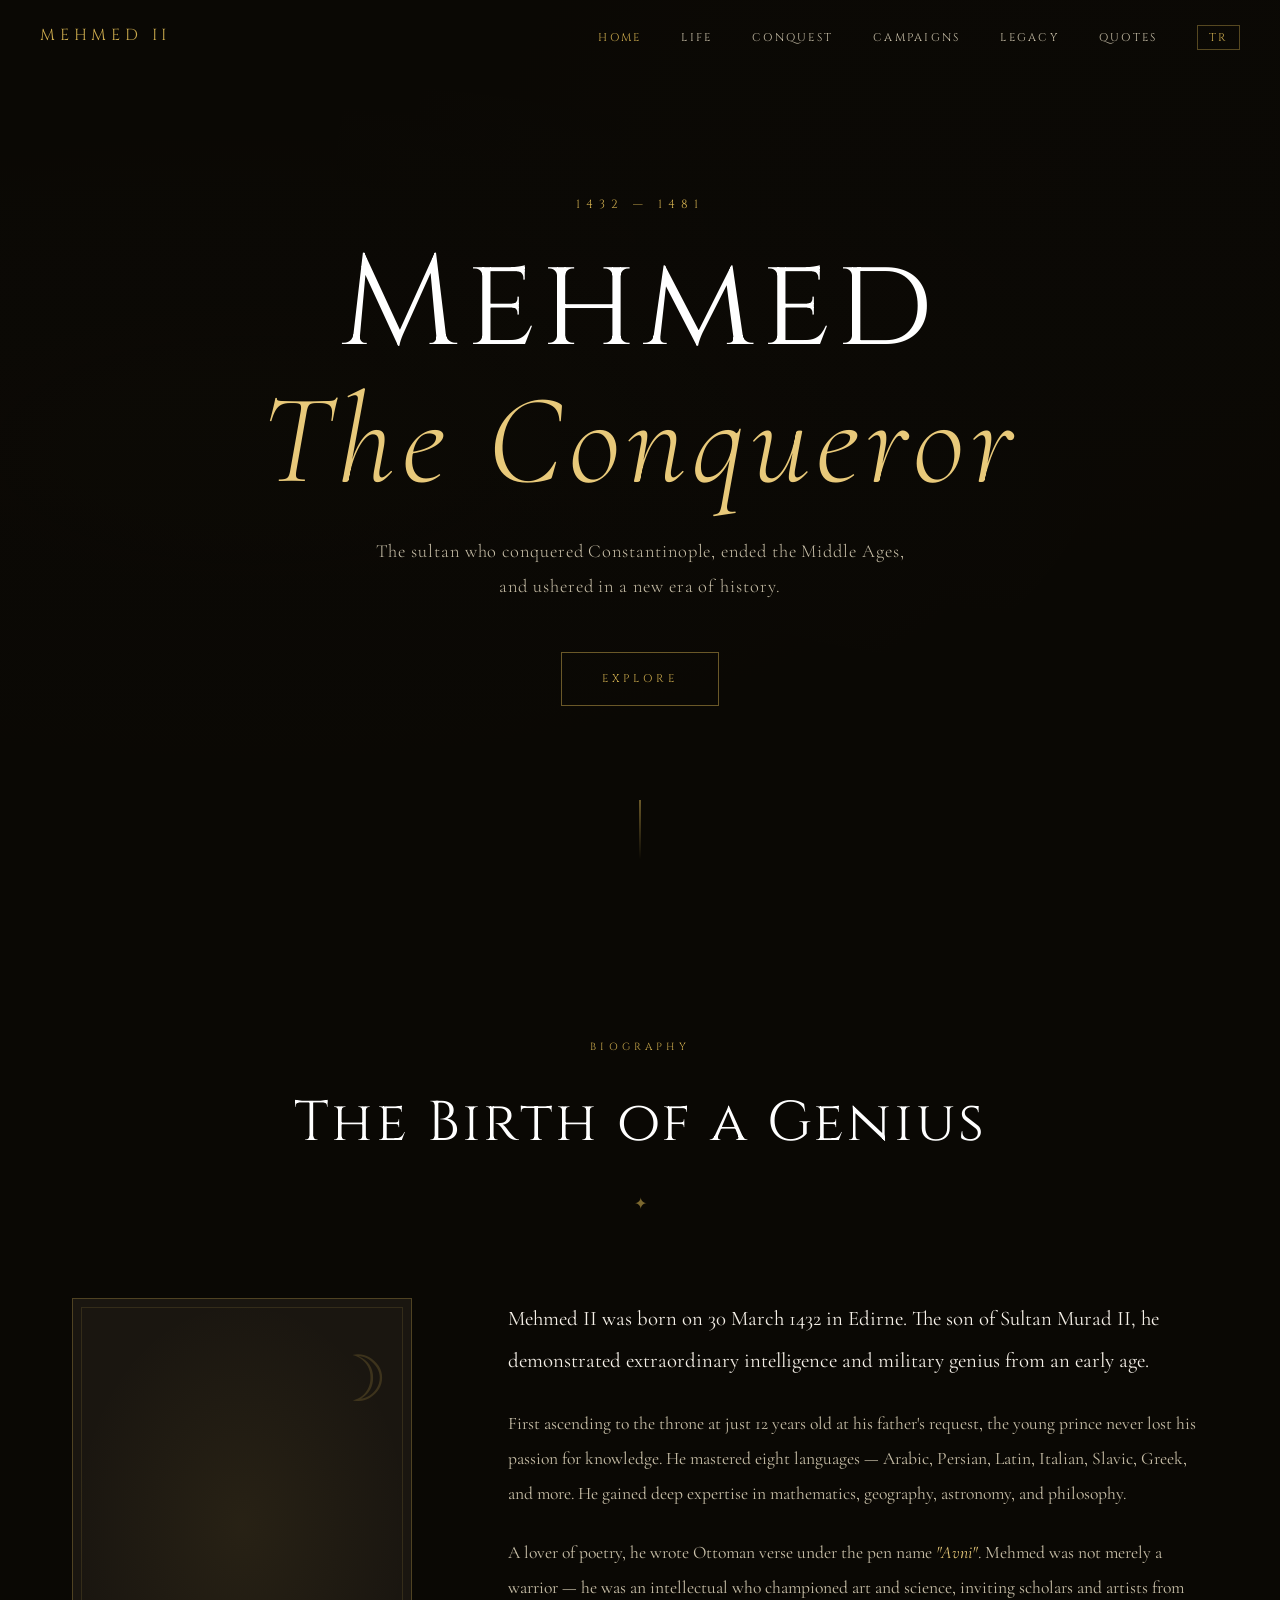
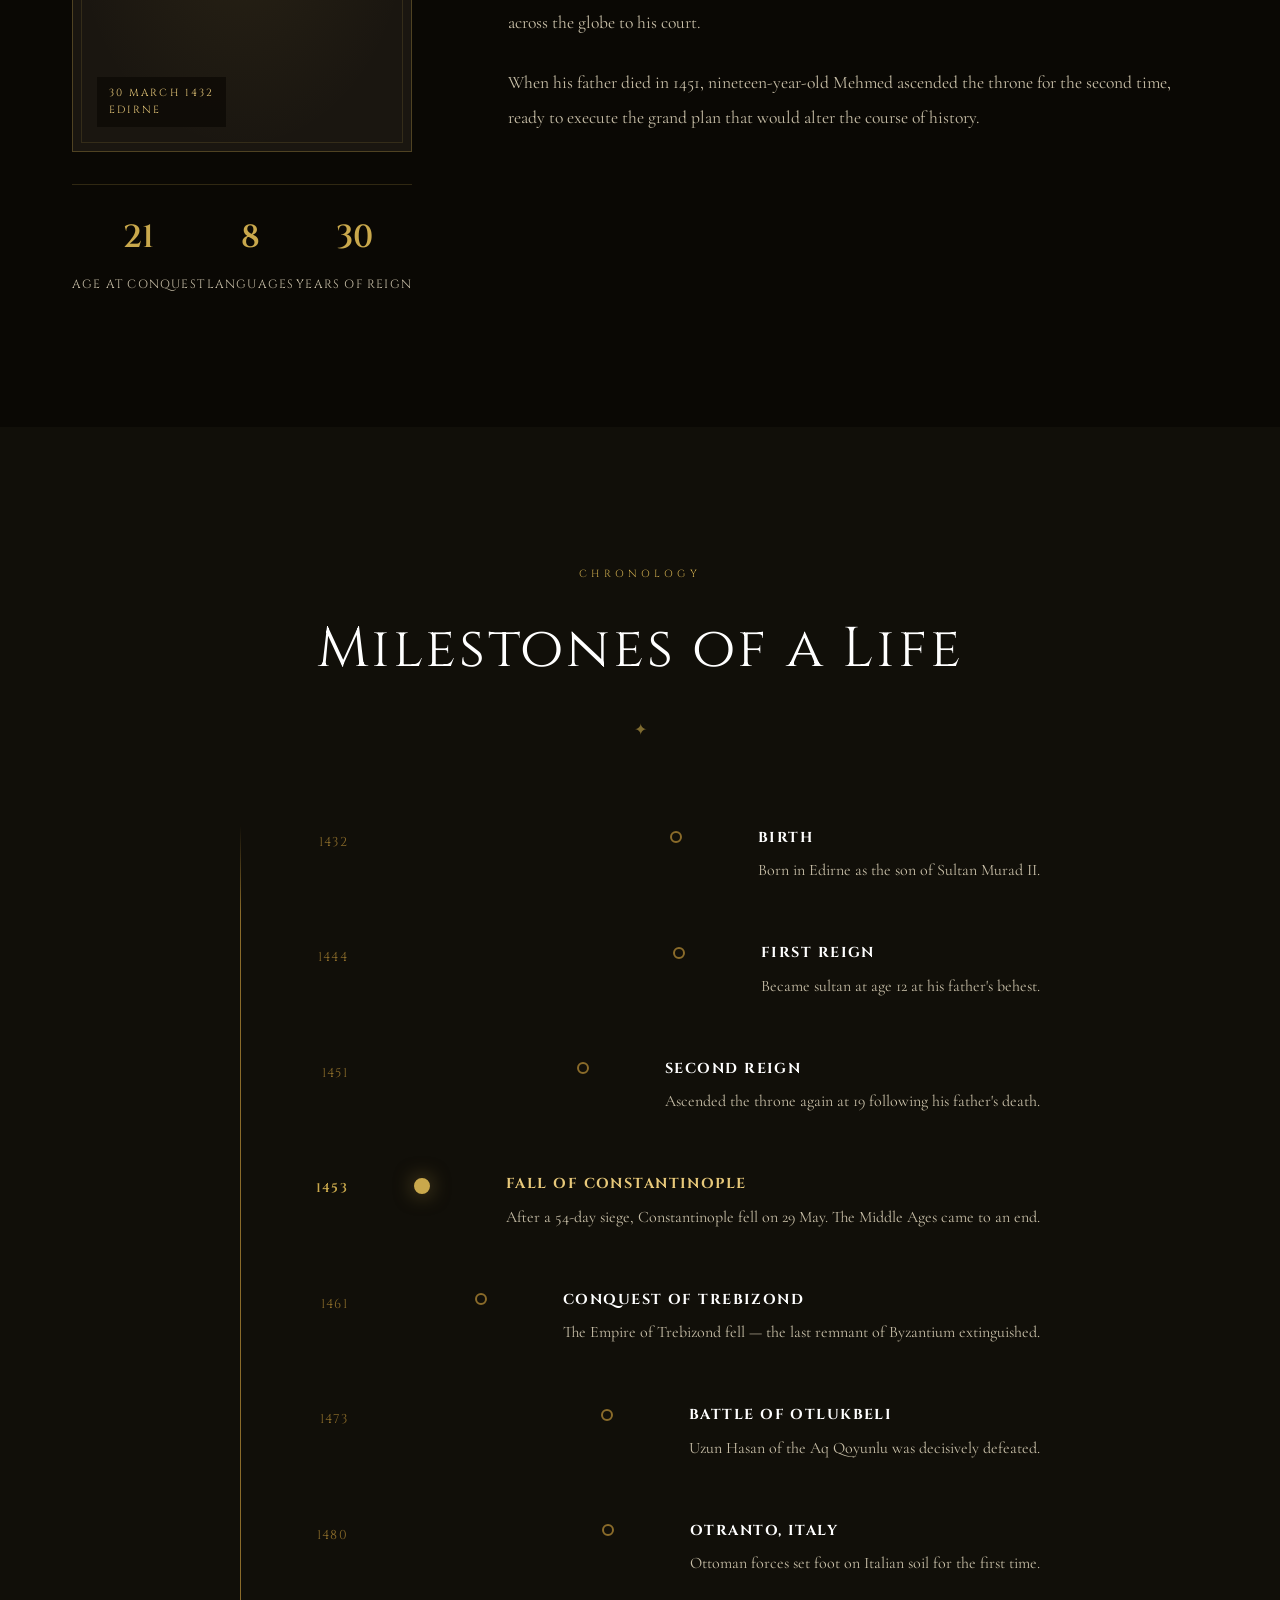
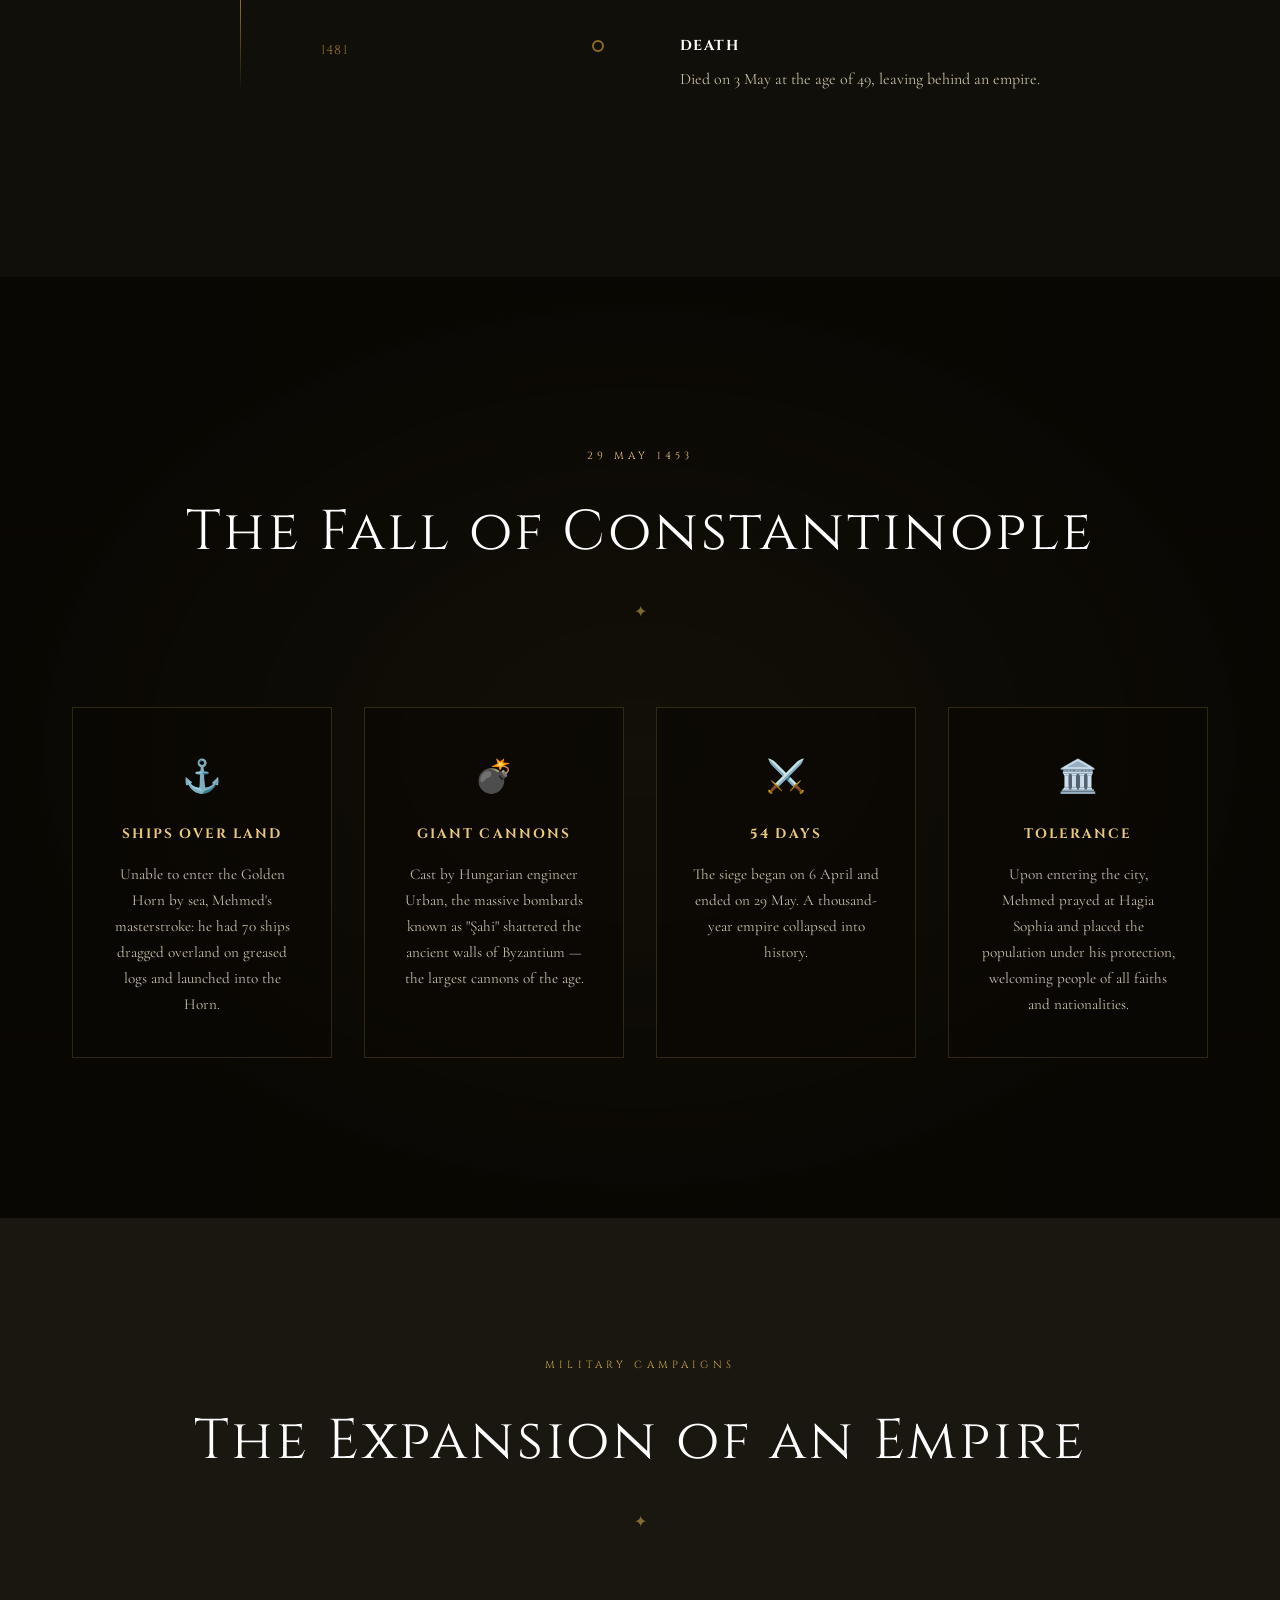
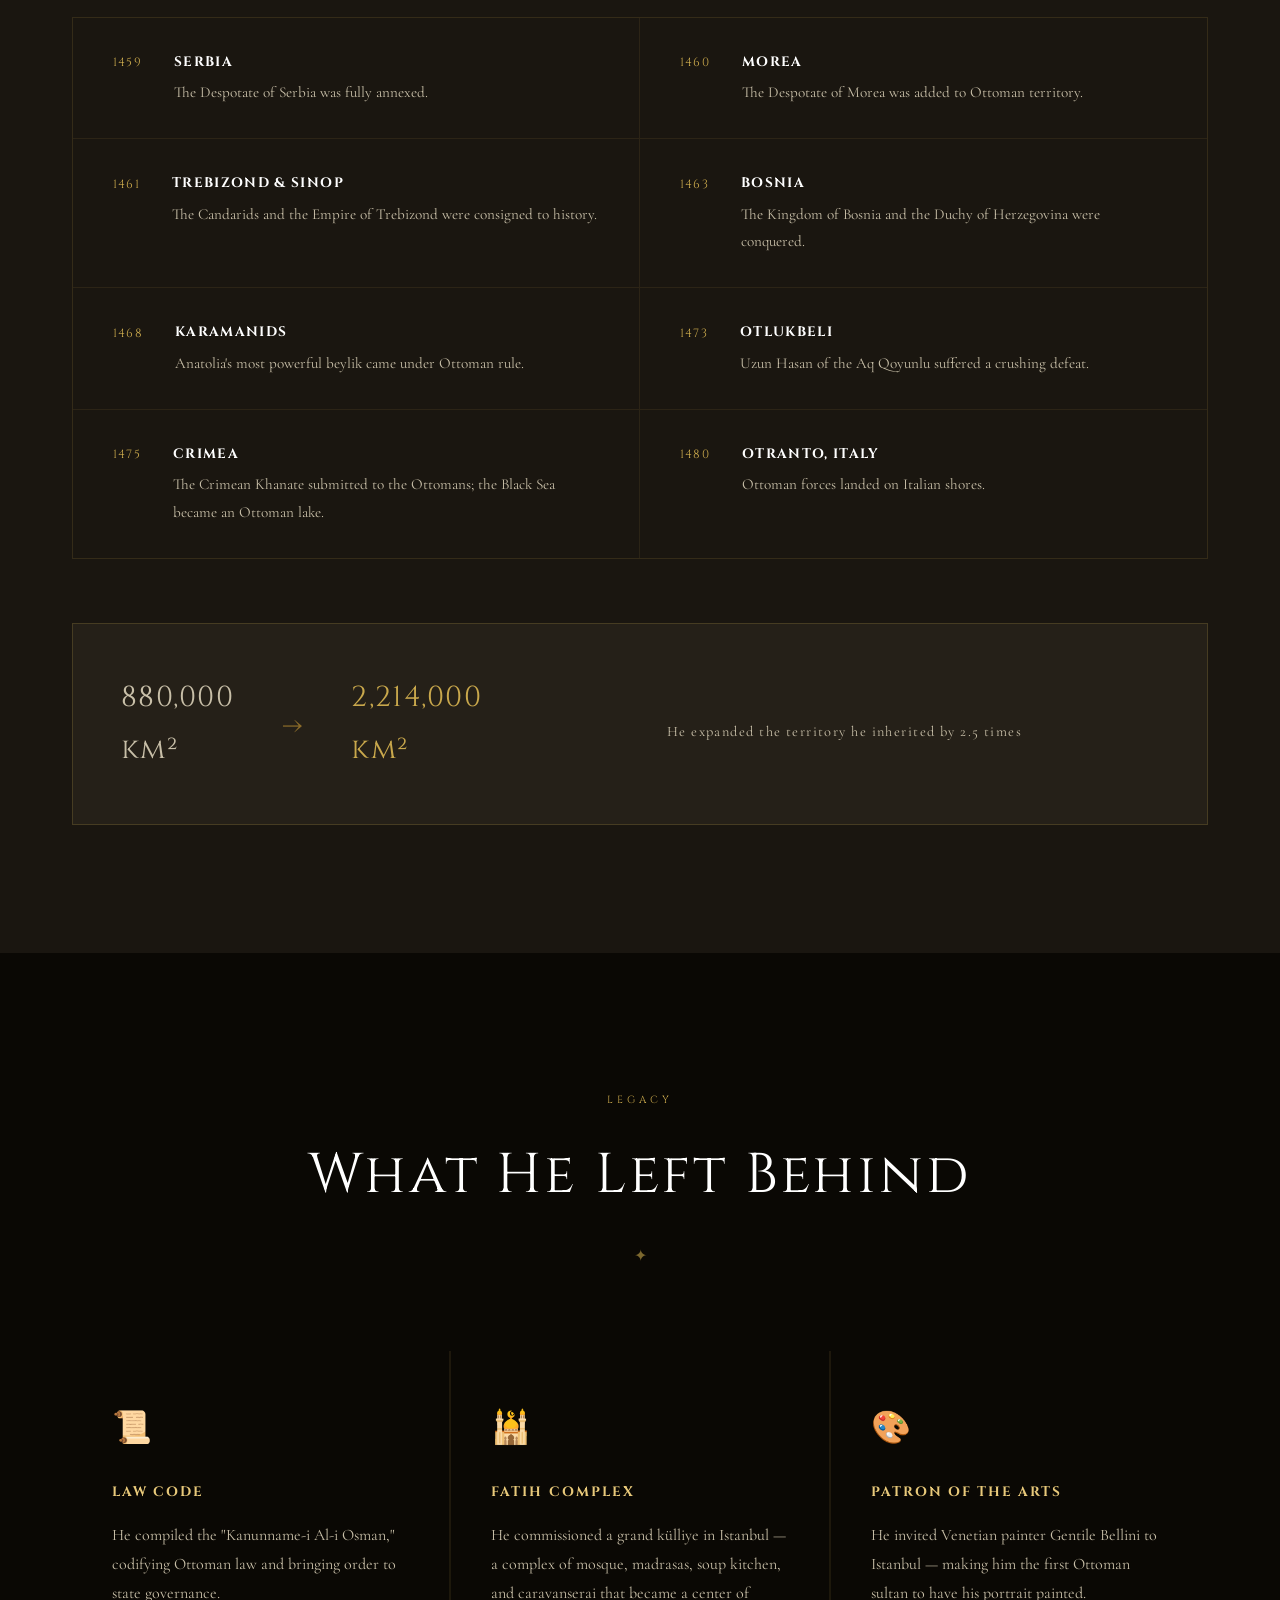
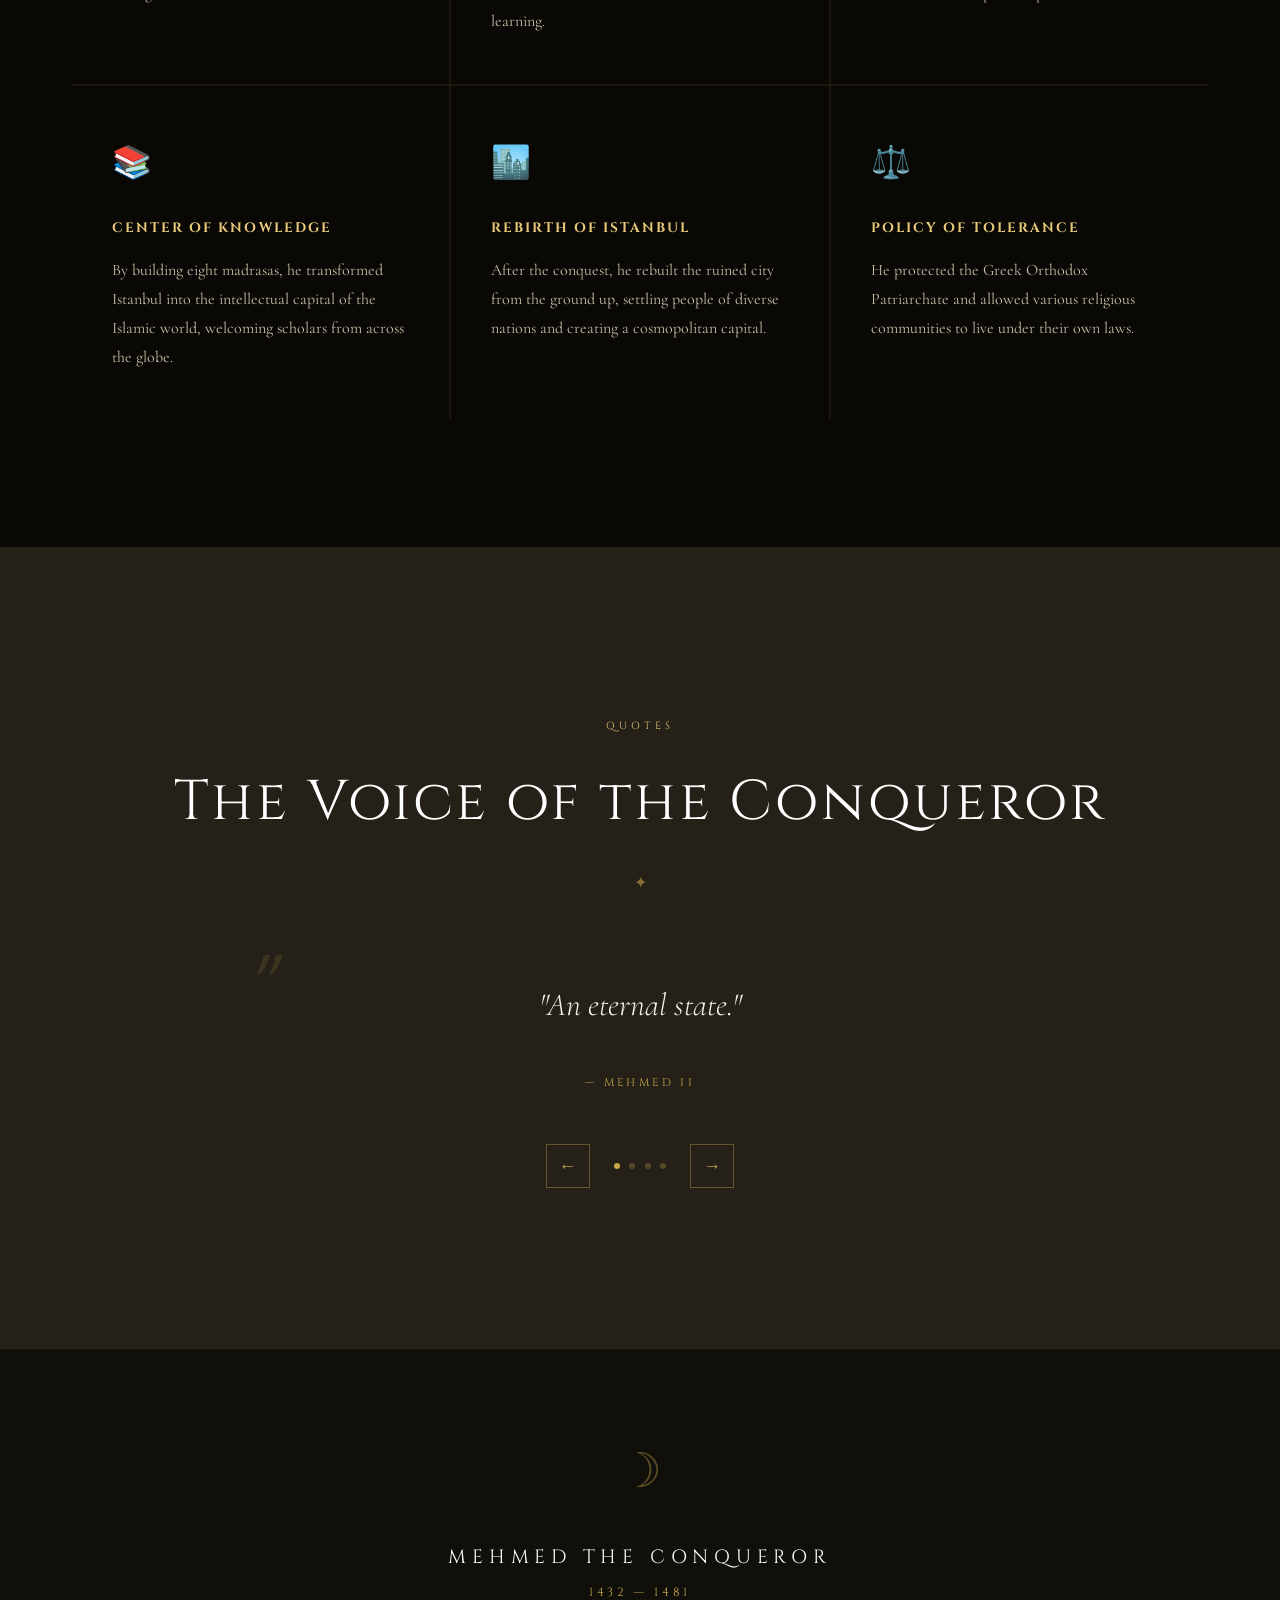
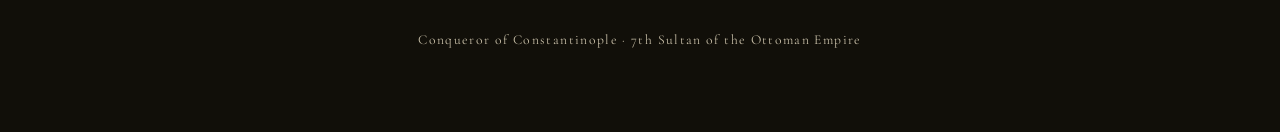
==== en/index.html @ 8e18e10e "Add English version and language switcher Co-Authored-By: Claude Sonnet 4.6 <noreply@anthropic.com>" ====
<!DOCTYPE html>
<html lang="en">
<head>
  <meta charset="UTF-8" />
  <meta name="viewport" content="width=device-width, initial-scale=1.0" />
  <title>Mehmed the Conqueror — Fatih Sultan Mehmet</title>
  <link rel="preconnect" href="https://fonts.googleapis.com" />
  <link rel="preconnect" href="https://fonts.gstatic.com" crossorigin />
  <link href="https://fonts.googleapis.com/css2?family=Cormorant+Garamond:ital,wght@0,300;0,400;0,600;1,300;1,400&family=Cinzel:wght@400;600;700&display=swap" rel="stylesheet" />
  <link rel="stylesheet" href="../style.css" />
</head>
<body>

  <!-- NAV -->
  <nav id="navbar">
    <div class="nav-inner">
      <span class="nav-logo">Mehmed II</span>
      <ul class="nav-links">
        <li><a href="#hero">Home</a></li>
        <li><a href="#biography">Life</a></li>
        <li><a href="#conquest">Conquest</a></li>
        <li><a href="#campaigns">Campaigns</a></li>
        <li><a href="#legacy">Legacy</a></li>
        <li><a href="#quotes">Quotes</a></li>
        <li><a href="../" class="lang-switch">TR</a></li>
      </ul>
    </div>
  </nav>

  <!-- HERO -->
  <section id="hero">
    <div class="hero-bg"></div>
    <div class="hero-overlay"></div>
    <div class="hero-content">
      <p class="hero-pre fade-up">1432 — 1481</p>
      <h1 class="hero-title fade-up">Mehmed<br/><em>The Conqueror</em></h1>
      <p class="hero-sub fade-up">The sultan who conquered Constantinople, ended the Middle Ages,<br/>and ushered in a new era of history.</p>
      <a href="#biography" class="hero-btn fade-up">Explore</a>
    </div>
    <div class="scroll-indicator">
      <div class="scroll-line"></div>
    </div>
  </section>

  <!-- BIOGRAPHY -->
  <section id="biography">
    <div class="container">
      <div class="section-header">
        <span class="section-tag">Biography</span>
        <h2>The Birth of a Genius</h2>
        <div class="ornament">✦</div>
      </div>
      <div class="bio-grid">
        <div class="bio-portrait reveal">
          <div class="portrait-frame">
            <div class="portrait-inner">
              <div class="portrait-symbol">☽</div>
              <p class="portrait-date">30 March 1432<br/>Edirne</p>
            </div>
          </div>
          <div class="bio-stats">
            <div class="stat">
              <span class="stat-num">21</span>
              <span class="stat-label">Age at Conquest</span>
            </div>
            <div class="stat">
              <span class="stat-num">8</span>
              <span class="stat-label">Languages</span>
            </div>
            <div class="stat">
              <span class="stat-num">30</span>
              <span class="stat-label">Years of Reign</span>
            </div>
          </div>
        </div>
        <div class="bio-text reveal">
          <p class="bio-intro">Mehmed II was born on 30 March 1432 in Edirne. The son of Sultan Murad II, he demonstrated extraordinary intelligence and military genius from an early age.</p>
          <p>First ascending to the throne at just 12 years old at his father's request, the young prince never lost his passion for knowledge. He mastered eight languages — Arabic, Persian, Latin, Italian, Slavic, Greek, and more. He gained deep expertise in mathematics, geography, astronomy, and philosophy.</p>
          <p>A lover of poetry, he wrote Ottoman verse under the pen name <em>"Avni"</em>. Mehmed was not merely a warrior — he was an intellectual who championed art and science, inviting scholars and artists from across the globe to his court.</p>
          <p>When his father died in 1451, nineteen-year-old Mehmed ascended the throne for the second time, ready to execute the grand plan that would alter the course of history.</p>
        </div>
      </div>
    </div>
  </section>

  <!-- TIMELINE -->
  <section id="timeline">
    <div class="container">
      <div class="section-header">
        <span class="section-tag">Chronology</span>
        <h2>Milestones of a Life</h2>
        <div class="ornament">✦</div>
      </div>
      <div class="timeline">
        <div class="tl-item reveal">
          <div class="tl-year">1432</div>
          <div class="tl-dot"></div>
          <div class="tl-content">
            <h3>Birth</h3>
            <p>Born in Edirne as the son of Sultan Murad II.</p>
          </div>
        </div>
        <div class="tl-item reveal">
          <div class="tl-year">1444</div>
          <div class="tl-dot"></div>
          <div class="tl-content">
            <h3>First Reign</h3>
            <p>Became sultan at age 12 at his father's behest.</p>
          </div>
        </div>
        <div class="tl-item reveal">
          <div class="tl-year">1451</div>
          <div class="tl-dot"></div>
          <div class="tl-content">
            <h3>Second Reign</h3>
            <p>Ascended the throne again at 19 following his father's death.</p>
          </div>
        </div>
        <div class="tl-item reveal highlight">
          <div class="tl-year">1453</div>
          <div class="tl-dot"></div>
          <div class="tl-content">
            <h3>Fall of Constantinople</h3>
            <p>After a 54-day siege, Constantinople fell on 29 May. The Middle Ages came to an end.</p>
          </div>
        </div>
        <div class="tl-item reveal">
          <div class="tl-year">1461</div>
          <div class="tl-dot"></div>
          <div class="tl-content">
            <h3>Conquest of Trebizond</h3>
            <p>The Empire of Trebizond fell — the last remnant of Byzantium extinguished.</p>
          </div>
        </div>
        <div class="tl-item reveal">
          <div class="tl-year">1473</div>
          <div class="tl-dot"></div>
          <div class="tl-content">
            <h3>Battle of Otlukbeli</h3>
            <p>Uzun Hasan of the Aq Qoyunlu was decisively defeated.</p>
          </div>
        </div>
        <div class="tl-item reveal">
          <div class="tl-year">1480</div>
          <div class="tl-dot"></div>
          <div class="tl-content">
            <h3>Otranto, Italy</h3>
            <p>Ottoman forces set foot on Italian soil for the first time.</p>
          </div>
        </div>
        <div class="tl-item reveal">
          <div class="tl-year">1481</div>
          <div class="tl-dot"></div>
          <div class="tl-content">
            <h3>Death</h3>
            <p>Died on 3 May at the age of 49, leaving behind an empire.</p>
          </div>
        </div>
      </div>
    </div>
  </section>

  <!-- CONQUEST -->
  <section id="conquest">
    <div class="conquest-bg"></div>
    <div class="conquest-overlay"></div>
    <div class="container">
      <div class="section-header light">
        <span class="section-tag">29 May 1453</span>
        <h2>The Fall of Constantinople</h2>
        <div class="ornament">✦</div>
      </div>
      <div class="conquest-content reveal">
        <div class="conquest-card">
          <div class="card-icon">⚓</div>
          <h3>Ships Over Land</h3>
          <p>Unable to enter the Golden Horn by sea, Mehmed's masterstroke: he had 70 ships dragged overland on greased logs and launched into the Horn.</p>
        </div>
        <div class="conquest-card">
          <div class="card-icon">💣</div>
          <h3>Giant Cannons</h3>
          <p>Cast by Hungarian engineer Urban, the massive bombards known as "Şahi" shattered the ancient walls of Byzantium — the largest cannons of the age.</p>
        </div>
        <div class="conquest-card">
          <div class="card-icon">⚔️</div>
          <h3>54 Days</h3>
          <p>The siege began on 6 April and ended on 29 May. A thousand-year empire collapsed into history.</p>
        </div>
        <div class="conquest-card">
          <div class="card-icon">🏛️</div>
          <h3>Tolerance</h3>
          <p>Upon entering the city, Mehmed prayed at Hagia Sophia and placed the population under his protection, welcoming people of all faiths and nationalities.</p>
        </div>
      </div>
    </div>
  </section>

  <!-- CAMPAIGNS -->
  <section id="campaigns">
    <div class="container">
      <div class="section-header">
        <span class="section-tag">Military Campaigns</span>
        <h2>The Expansion of an Empire</h2>
        <div class="ornament">✦</div>
      </div>
      <div class="campaigns-grid reveal">
        <div class="campaign-item">
          <span class="campaign-year">1459</span>
          <div class="campaign-info">
            <h3>Serbia</h3>
            <p>The Despotate of Serbia was fully annexed.</p>
          </div>
        </div>
        <div class="campaign-item">
          <span class="campaign-year">1460</span>
          <div class="campaign-info">
            <h3>Morea</h3>
            <p>The Despotate of Morea was added to Ottoman territory.</p>
          </div>
        </div>
        <div class="campaign-item">
          <span class="campaign-year">1461</span>
          <div class="campaign-info">
            <h3>Trebizond & Sinop</h3>
            <p>The Candarids and the Empire of Trebizond were consigned to history.</p>
          </div>
        </div>
        <div class="campaign-item">
          <span class="campaign-year">1463</span>
          <div class="campaign-info">
            <h3>Bosnia</h3>
            <p>The Kingdom of Bosnia and the Duchy of Herzegovina were conquered.</p>
          </div>
        </div>
        <div class="campaign-item">
          <span class="campaign-year">1468</span>
          <div class="campaign-info">
            <h3>Karamanids</h3>
            <p>Anatolia's most powerful beylik came under Ottoman rule.</p>
          </div>
        </div>
        <div class="campaign-item">
          <span class="campaign-year">1473</span>
          <div class="campaign-info">
            <h3>Otlukbeli</h3>
            <p>Uzun Hasan of the Aq Qoyunlu suffered a crushing defeat.</p>
          </div>
        </div>
        <div class="campaign-item">
          <span class="campaign-year">1475</span>
          <div class="campaign-info">
            <h3>Crimea</h3>
            <p>The Crimean Khanate submitted to the Ottomans; the Black Sea became an Ottoman lake.</p>
          </div>
        </div>
        <div class="campaign-item">
          <span class="campaign-year">1480</span>
          <div class="campaign-info">
            <h3>Otranto, Italy</h3>
            <p>Ottoman forces landed on Italian shores.</p>
          </div>
        </div>
      </div>
      <div class="empire-stat reveal">
        <div class="empire-num">880,000 km²</div>
        <div class="empire-arrow">→</div>
        <div class="empire-num gold">2,214,000 km²</div>
        <p>He expanded the territory he inherited by 2.5 times</p>
      </div>
    </div>
  </section>

  <!-- LEGACY -->
  <section id="legacy">
    <div class="container">
      <div class="section-header">
        <span class="section-tag">Legacy</span>
        <h2>What He Left Behind</h2>
        <div class="ornament">✦</div>
      </div>
      <div class="legacy-grid">
        <div class="legacy-card reveal">
          <div class="legacy-icon">📜</div>
          <h3>Law Code</h3>
          <p>He compiled the "Kanunname-i Al-i Osman," codifying Ottoman law and bringing order to state governance.</p>
        </div>
        <div class="legacy-card reveal">
          <div class="legacy-icon">🕌</div>
          <h3>Fatih Complex</h3>
          <p>He commissioned a grand külliye in Istanbul — a complex of mosque, madrasas, soup kitchen, and caravanserai that became a center of learning.</p>
        </div>
        <div class="legacy-card reveal">
          <div class="legacy-icon">🎨</div>
          <h3>Patron of the Arts</h3>
          <p>He invited Venetian painter Gentile Bellini to Istanbul — making him the first Ottoman sultan to have his portrait painted.</p>
        </div>
        <div class="legacy-card reveal">
          <div class="legacy-icon">📚</div>
          <h3>Center of Knowledge</h3>
          <p>By building eight madrasas, he transformed Istanbul into the intellectual capital of the Islamic world, welcoming scholars from across the globe.</p>
        </div>
        <div class="legacy-card reveal">
          <div class="legacy-icon">🏙️</div>
          <h3>Rebirth of Istanbul</h3>
          <p>After the conquest, he rebuilt the ruined city from the ground up, settling people of diverse nations and creating a cosmopolitan capital.</p>
        </div>
        <div class="legacy-card reveal">
          <div class="legacy-icon">⚖️</div>
          <h3>Policy of Tolerance</h3>
          <p>He protected the Greek Orthodox Patriarchate and allowed various religious communities to live under their own laws.</p>
        </div>
      </div>
    </div>
  </section>

  <!-- QUOTES -->
  <section id="quotes">
    <div class="quotes-bg"></div>
    <div class="container">
      <div class="section-header light">
        <span class="section-tag">Quotes</span>
        <h2>The Voice of the Conqueror</h2>
        <div class="ornament">✦</div>
      </div>
      <div class="quotes-slider reveal">
        <div class="quote active">
          <blockquote>"An eternal state."</blockquote>
          <cite>— Mehmed II</cite>
        </div>
        <div class="quote">
          <blockquote>"If a sultan is not generous, his soldiers cannot be generous; if his soldiers are not generous, he cannot prevail over his enemies."</blockquote>
          <cite>— Mehmed the Conqueror</cite>
        </div>
        <div class="quote">
          <blockquote>"Constantinople will be conquered sooner or later. What a wonderful commander will be he who conquers it, and what wonderful soldiers will be under his command."</blockquote>
          <cite>— Mehmed II (referring to the Prophet's prophecy)</cite>
        </div>
        <div class="quote">
          <blockquote>"In this world, there are two things I love: knowledge and justice."</blockquote>
          <cite>— Mehmed the Conqueror</cite>
        </div>
        <div class="quotes-nav">
          <button class="q-prev" aria-label="Previous">←</button>
          <div class="q-dots">
            <span class="dot active"></span>
            <span class="dot"></span>
            <span class="dot"></span>
            <span class="dot"></span>
          </div>
          <button class="q-next" aria-label="Next">→</button>
        </div>
      </div>
    </div>
  </section>

  <!-- FOOTER -->
  <footer>
    <div class="footer-inner">
      <div class="footer-symbol">☽</div>
      <p class="footer-title">Mehmed the Conqueror</p>
      <p class="footer-years">1432 — 1481</p>
      <p class="footer-sub">Conqueror of Constantinople · 7th Sultan of the Ottoman Empire</p>
    </div>
  </footer>

  <script src="../script.js"></script>
</body>
</html>
---- style.css ----
/* ===== RESET & BASE ===== */
*, *::before, *::after { margin: 0; padding: 0; box-sizing: border-box; }

:root {
  --gold: #c9a84c;
  --gold-light: #e8c97a;
  --gold-dim: #8a6b2a;
  --dark: #0a0804;
  --dark-2: #110f09;
  --dark-3: #1a1610;
  --dark-4: #252018;
  --cream: #f5f0e8;
  --cream-dim: #c8bfa8;
  --white: #fff;
  --font-serif: 'Cormorant Garamond', serif;
  --font-display: 'Cinzel', serif;
}

html { scroll-behavior: smooth; }

body {
  background: var(--dark);
  color: var(--cream);
  font-family: var(--font-serif);
  font-size: 18px;
  line-height: 1.8;
  overflow-x: hidden;
}

::selection { background: var(--gold); color: var(--dark); }

/* ===== SCROLLBAR ===== */
::-webkit-scrollbar { width: 6px; }
::-webkit-scrollbar-track { background: var(--dark); }
::-webkit-scrollbar-thumb { background: var(--gold-dim); border-radius: 3px; }

/* ===== NAV ===== */
#navbar {
  position: fixed;
  top: 0; left: 0; right: 0;
  z-index: 100;
  padding: 1.2rem 2rem;
  transition: background 0.4s, padding 0.4s;
}
#navbar.scrolled {
  background: rgba(10, 8, 4, 0.95);
  backdrop-filter: blur(12px);
  padding: 0.8rem 2rem;
  border-bottom: 1px solid rgba(201, 168, 76, 0.15);
}
.nav-inner {
  max-width: 1200px;
  margin: 0 auto;
  display: flex;
  align-items: center;
  justify-content: space-between;
}
.nav-logo {
  font-family: var(--font-display);
  font-size: 1rem;
  letter-spacing: 0.3em;
  color: var(--gold);
  text-transform: uppercase;
}
.nav-links {
  display: flex;
  gap: 2.5rem;
  list-style: none;
}
.nav-links a {
  font-family: var(--font-display);
  font-size: 0.7rem;
  letter-spacing: 0.2em;
  text-transform: uppercase;
  color: var(--cream-dim);
  text-decoration: none;
  transition: color 0.3s;
}
.nav-links a:hover { color: var(--gold); }
.lang-switch {
  border: 1px solid rgba(201, 168, 76, 0.4) !important;
  padding: 0.25rem 0.7rem !important;
  color: var(--gold) !important;
  letter-spacing: 0.15em !important;
}
.lang-switch:hover {
  background: var(--gold);
  color: var(--dark) !important;
}

/* ===== HERO ===== */
#hero {
  position: relative;
  min-height: 100vh;
  display: flex;
  align-items: center;
  justify-content: center;
  overflow: hidden;
}
.hero-bg {
  position: absolute;
  inset: 0;
  background:
    radial-gradient(ellipse at 20% 50%, rgba(201, 168, 76, 0.06) 0%, transparent 60%),
    radial-gradient(ellipse at 80% 20%, rgba(201, 168, 76, 0.04) 0%, transparent 50%),
    url('https://upload.wikimedia.org/wikipedia/commons/thumb/a/a3/Gentile_Bellini_003.jpg/800px-Gentile_Bellini_003.jpg') center/cover no-repeat;
  filter: brightness(0.25) saturate(0.6);
}
.hero-overlay {
  position: absolute;
  inset: 0;
  background: linear-gradient(
    to bottom,
    rgba(10,8,4,0.3) 0%,
    rgba(10,8,4,0.1) 40%,
    rgba(10,8,4,0.6) 80%,
    rgba(10,8,4,1) 100%
  );
}
.hero-content {
  position: relative;
  z-index: 2;
  text-align: center;
  padding: 2rem;
  max-width: 900px;
}
.hero-pre {
  font-family: var(--font-display);
  font-size: 0.75rem;
  letter-spacing: 0.5em;
  color: var(--gold);
  text-transform: uppercase;
  margin-bottom: 1.5rem;
}
.hero-title {
  font-family: var(--font-display);
  font-size: clamp(3.5rem, 10vw, 8rem);
  font-weight: 400;
  line-height: 1.05;
  letter-spacing: 0.05em;
  color: var(--white);
  margin-bottom: 1.5rem;
}
.hero-title em {
  font-family: var(--font-serif);
  font-style: italic;
  font-weight: 300;
  color: var(--gold-light);
}
.hero-sub {
  font-size: 1.15rem;
  color: var(--cream-dim);
  font-weight: 300;
  letter-spacing: 0.05em;
  margin-bottom: 3rem;
  line-height: 1.9;
}
.hero-btn {
  display: inline-block;
  font-family: var(--font-display);
  font-size: 0.7rem;
  letter-spacing: 0.35em;
  text-transform: uppercase;
  color: var(--gold);
  border: 1px solid rgba(201, 168, 76, 0.5);
  padding: 1rem 2.5rem;
  text-decoration: none;
  transition: all 0.3s;
}
.hero-btn:hover {
  background: var(--gold);
  color: var(--dark);
  border-color: var(--gold);
}
.scroll-indicator {
  position: absolute;
  bottom: 2.5rem;
  left: 50%;
  transform: translateX(-50%);
  z-index: 2;
}
.scroll-line {
  width: 1px;
  height: 60px;
  background: linear-gradient(to bottom, var(--gold), transparent);
  margin: 0 auto;
  animation: scrollPulse 2s ease-in-out infinite;
}
@keyframes scrollPulse {
  0%, 100% { opacity: 0.3; transform: scaleY(0.8); }
  50% { opacity: 1; transform: scaleY(1); }
}

/* ===== FADE ANIMATIONS ===== */
.fade-up {
  opacity: 0;
  transform: translateY(30px);
  animation: fadeUp 0.8s ease forwards;
}
.fade-up:nth-child(1) { animation-delay: 0.3s; }
.fade-up:nth-child(2) { animation-delay: 0.6s; }
.fade-up:nth-child(3) { animation-delay: 0.9s; }
.fade-up:nth-child(4) { animation-delay: 1.2s; }
@keyframes fadeUp {
  to { opacity: 1; transform: translateY(0); }
}

.reveal {
  opacity: 0;
  transform: translateY(40px);
  transition: opacity 0.8s ease, transform 0.8s ease;
}
.reveal.visible {
  opacity: 1;
  transform: translateY(0);
}

/* ===== CONTAINER ===== */
.container {
  max-width: 1200px;
  margin: 0 auto;
  padding: 0 2rem;
}

/* ===== SECTION HEADER ===== */
section { padding: 8rem 0; }

.section-header {
  text-align: center;
  margin-bottom: 5rem;
}
.section-tag {
  display: inline-block;
  font-family: var(--font-display);
  font-size: 0.65rem;
  letter-spacing: 0.4em;
  text-transform: uppercase;
  color: var(--gold);
  margin-bottom: 1rem;
}
.section-header h2 {
  font-family: var(--font-display);
  font-size: clamp(2rem, 5vw, 3.5rem);
  font-weight: 400;
  color: var(--white);
  letter-spacing: 0.05em;
  margin-bottom: 1rem;
}
.section-header.light h2,
.section-header.light .section-tag { color: var(--white); }
.section-header.light .section-tag { color: var(--gold-light); }
.ornament {
  color: var(--gold);
  font-size: 1rem;
  opacity: 0.6;
}

/* ===== BIOGRAPHY ===== */
#biography { background: var(--dark); }

.bio-grid {
  display: grid;
  grid-template-columns: 340px 1fr;
  gap: 6rem;
  align-items: start;
}
.bio-portrait {
  position: sticky;
  top: 8rem;
}
.portrait-frame {
  width: 100%;
  aspect-ratio: 3/4;
  border: 1px solid rgba(201, 168, 76, 0.3);
  position: relative;
  margin-bottom: 2rem;
  overflow: hidden;
  background: var(--dark-3);
}
.portrait-frame::before {
  content: '';
  position: absolute;
  inset: 8px;
  border: 1px solid rgba(201, 168, 76, 0.15);
  z-index: 1;
}
.portrait-inner {
  position: absolute;
  inset: 0;
  display: flex;
  flex-direction: column;
  align-items: center;
  justify-content: center;
  background:
    radial-gradient(ellipse at center, rgba(201,168,76,0.08) 0%, transparent 70%),
    url('https://upload.wikimedia.org/wikipedia/commons/thumb/a/a3/Gentile_Bellini_003.jpg/400px-Gentile_Bellini_003.jpg') center/cover no-repeat;
}
.portrait-symbol {
  font-size: 4rem;
  color: var(--gold);
  opacity: 0.2;
  position: absolute;
  top: 1.5rem;
  right: 1.5rem;
}
.portrait-date {
  position: absolute;
  bottom: 1.5rem;
  left: 1.5rem;
  font-family: var(--font-display);
  font-size: 0.65rem;
  letter-spacing: 0.2em;
  color: var(--gold-light);
  text-transform: uppercase;
  line-height: 1.6;
  z-index: 2;
  background: rgba(10,8,4,0.7);
  padding: 0.5rem 0.75rem;
}
.bio-stats {
  display: flex;
  justify-content: space-between;
  border-top: 1px solid rgba(201, 168, 76, 0.2);
  padding-top: 1.5rem;
}
.stat { text-align: center; }
.stat-num {
  display: block;
  font-family: var(--font-display);
  font-size: 2rem;
  color: var(--gold);
  font-weight: 600;
}
.stat-label {
  font-size: 0.75rem;
  letter-spacing: 0.1em;
  color: var(--cream-dim);
  text-transform: uppercase;
  font-family: var(--font-display);
}
.bio-text p {
  margin-bottom: 1.5rem;
  color: var(--cream-dim);
  font-size: 1.1rem;
  line-height: 2;
}
.bio-intro {
  font-size: 1.3rem !important;
  color: var(--cream) !important;
  font-weight: 400;
}
.bio-text em { color: var(--gold-light); font-style: italic; }

/* ===== TIMELINE ===== */
#timeline { background: var(--dark-2); }

.timeline {
  position: relative;
  max-width: 800px;
  margin: 0 auto;
  padding-left: 3rem;
}
.timeline::before {
  content: '';
  position: absolute;
  left: 0;
  top: 0;
  bottom: 0;
  width: 1px;
  background: linear-gradient(to bottom, transparent, var(--gold-dim) 10%, var(--gold-dim) 90%, transparent);
}
.tl-item {
  display: grid;
  grid-template-columns: 80px 20px 1fr;
  gap: 0 1.5rem;
  align-items: start;
  margin-bottom: 3.5rem;
  position: relative;
}
.tl-year {
  font-family: var(--font-display);
  font-size: 0.8rem;
  letter-spacing: 0.1em;
  color: var(--gold-dim);
  text-align: right;
  padding-top: 0.2rem;
}
.tl-dot {
  width: 10px;
  height: 10px;
  border-radius: 50%;
  background: var(--dark-2);
  border: 2px solid var(--gold-dim);
  margin-top: 0.35rem;
  position: relative;
  left: calc(-3rem - 5px + 1px);
  grid-column: 1;
  margin-left: auto;
  flex-shrink: 0;
}
.tl-item { display: flex; align-items: flex-start; gap: 1.5rem; }
.tl-year { min-width: 60px; text-align: right; flex-shrink: 0; margin-top: 0.15rem; }
.tl-dot {
  width: 12px; height: 12px;
  border-radius: 50%;
  background: var(--dark-2);
  border: 2px solid var(--gold-dim);
  flex-shrink: 0;
  margin-top: 0.4rem;
  position: relative;
  z-index: 1;
}
.tl-content h3 {
  font-family: var(--font-display);
  font-size: 0.9rem;
  letter-spacing: 0.1em;
  color: var(--white);
  margin-bottom: 0.4rem;
  text-transform: uppercase;
}
.tl-content p { color: var(--cream-dim); font-size: 1rem; line-height: 1.7; }
.tl-item.highlight .tl-dot {
  background: var(--gold);
  border-color: var(--gold);
  box-shadow: 0 0 20px rgba(201, 168, 76, 0.5);
  width: 16px; height: 16px;
}
.tl-item.highlight .tl-year { color: var(--gold); font-weight: 600; }
.tl-item.highlight .tl-content h3 { color: var(--gold-light); }

/* ===== CONQUEST ===== */
#conquest {
  position: relative;
  padding: 10rem 0;
}
.conquest-bg {
  position: absolute;
  inset: 0;
  background:
    url('https://upload.wikimedia.org/wikipedia/commons/thumb/5/5d/Zonaro_GatesofConst.jpg/1200px-Zonaro_GatesofConst.jpg') center/cover no-repeat;
  filter: brightness(0.15) saturate(0.4);
}
.conquest-overlay {
  position: absolute;
  inset: 0;
  background: radial-gradient(ellipse at center, rgba(201,168,76,0.05) 0%, rgba(10,8,4,0.8) 70%);
}
#conquest .container { position: relative; z-index: 2; }
.conquest-content {
  display: grid;
  grid-template-columns: repeat(4, 1fr);
  gap: 2rem;
}
.conquest-card {
  border: 1px solid rgba(201, 168, 76, 0.2);
  padding: 2.5rem 2rem;
  text-align: center;
  background: rgba(10, 8, 4, 0.7);
  transition: border-color 0.3s, transform 0.3s;
}
.conquest-card:hover {
  border-color: var(--gold);
  transform: translateY(-4px);
}
.card-icon { font-size: 2rem; margin-bottom: 1rem; }
.conquest-card h3 {
  font-family: var(--font-display);
  font-size: 0.85rem;
  letter-spacing: 0.15em;
  text-transform: uppercase;
  color: var(--gold-light);
  margin-bottom: 1rem;
}
.conquest-card p { color: var(--cream-dim); font-size: 0.95rem; line-height: 1.7; }

/* ===== CAMPAIGNS ===== */
#campaigns { background: var(--dark-3); }

.campaigns-grid {
  display: grid;
  grid-template-columns: repeat(2, 1fr);
  gap: 0;
  border: 1px solid rgba(201, 168, 76, 0.15);
}
.campaign-item {
  display: flex;
  gap: 2rem;
  padding: 2rem 2.5rem;
  border-bottom: 1px solid rgba(201, 168, 76, 0.1);
  border-right: 1px solid rgba(201, 168, 76, 0.1);
  transition: background 0.3s;
}
.campaign-item:hover { background: rgba(201, 168, 76, 0.04); }
.campaign-item:nth-child(even) { border-right: none; }
.campaign-item:nth-last-child(-n+2) { border-bottom: none; }
.campaign-year {
  font-family: var(--font-display);
  font-size: 0.75rem;
  letter-spacing: 0.1em;
  color: var(--gold);
  flex-shrink: 0;
  margin-top: 0.15rem;
}
.campaign-info h3 {
  font-family: var(--font-display);
  font-size: 0.85rem;
  letter-spacing: 0.1em;
  text-transform: uppercase;
  color: var(--white);
  margin-bottom: 0.3rem;
}
.campaign-info p { color: var(--cream-dim); font-size: 0.95rem; }

.empire-stat {
  display: flex;
  align-items: center;
  justify-content: center;
  gap: 3rem;
  margin-top: 4rem;
  padding: 3rem;
  border: 1px solid rgba(201, 168, 76, 0.2);
  background: var(--dark-4);
}
.empire-num {
  font-family: var(--font-display);
  font-size: 1.8rem;
  color: var(--cream-dim);
  letter-spacing: 0.05em;
}
.empire-num.gold { color: var(--gold); }
.empire-arrow { font-size: 2rem; color: var(--gold-dim); }
.empire-stat p {
  width: 100%;
  text-align: center;
  color: var(--cream-dim);
  font-size: 0.9rem;
  letter-spacing: 0.1em;
  margin-top: 1rem;
}

/* ===== LEGACY ===== */
#legacy { background: var(--dark); }

.legacy-grid {
  display: grid;
  grid-template-columns: repeat(3, 1fr);
  gap: 2px;
  background: rgba(201, 168, 76, 0.1);
}
.legacy-card {
  background: var(--dark);
  padding: 3rem 2.5rem;
  transition: background 0.3s;
}
.legacy-card:hover { background: var(--dark-3); }
.legacy-icon { font-size: 2rem; margin-bottom: 1.5rem; }
.legacy-card h3 {
  font-family: var(--font-display);
  font-size: 0.85rem;
  letter-spacing: 0.15em;
  text-transform: uppercase;
  color: var(--gold-light);
  margin-bottom: 1rem;
}
.legacy-card p { color: var(--cream-dim); font-size: 1rem; line-height: 1.8; }

/* ===== QUOTES ===== */
#quotes {
  position: relative;
  padding: 10rem 0;
}
.quotes-bg {
  position: absolute;
  inset: 0;
  background: var(--dark-4);
}
#quotes .container { position: relative; z-index: 2; }

.quotes-slider { max-width: 800px; margin: 0 auto; text-align: center; }
.quote { display: none; }
.quote.active { display: block; }
blockquote {
  font-family: var(--font-serif);
  font-size: clamp(1.3rem, 3vw, 2rem);
  font-style: italic;
  font-weight: 300;
  color: var(--cream);
  line-height: 1.7;
  margin-bottom: 2rem;
  position: relative;
  padding: 0 2rem;
}
blockquote::before {
  content: '"';
  font-size: 6rem;
  color: var(--gold);
  opacity: 0.15;
  position: absolute;
  top: -2rem;
  left: 0;
  font-family: var(--font-display);
  line-height: 1;
}
cite {
  font-family: var(--font-display);
  font-size: 0.7rem;
  letter-spacing: 0.3em;
  color: var(--gold);
  text-transform: uppercase;
  font-style: normal;
}
.quotes-nav {
  display: flex;
  align-items: center;
  justify-content: center;
  gap: 1.5rem;
  margin-top: 3rem;
}
.q-prev, .q-next {
  background: none;
  border: 1px solid rgba(201, 168, 76, 0.4);
  color: var(--gold);
  width: 44px; height: 44px;
  cursor: pointer;
  font-size: 1.1rem;
  transition: all 0.3s;
  display: flex;
  align-items: center;
  justify-content: center;
}
.q-prev:hover, .q-next:hover {
  background: var(--gold);
  color: var(--dark);
  border-color: var(--gold);
}
.q-dots { display: flex; gap: 0.6rem; }
.dot {
  width: 6px; height: 6px;
  border-radius: 50%;
  background: rgba(201, 168, 76, 0.3);
  cursor: pointer;
  transition: background 0.3s;
}
.dot.active { background: var(--gold); }

/* ===== FOOTER ===== */
footer {
  background: var(--dark-2);
  border-top: 1px solid rgba(201, 168, 76, 0.15);
  padding: 5rem 2rem;
  text-align: center;
}
.footer-symbol {
  font-size: 3rem;
  color: var(--gold);
  opacity: 0.4;
  margin-bottom: 1.5rem;
}
.footer-title {
  font-family: var(--font-display);
  font-size: 1.2rem;
  letter-spacing: 0.3em;
  color: var(--white);
  text-transform: uppercase;
  margin-bottom: 0.5rem;
}
.footer-years {
  font-family: var(--font-display);
  font-size: 0.75rem;
  letter-spacing: 0.3em;
  color: var(--gold);
  margin-bottom: 1.5rem;
}
.footer-sub {
  font-size: 0.85rem;
  color: var(--cream-dim);
  letter-spacing: 0.1em;
}

/* ===== RESPONSIVE ===== */
@media (max-width: 1024px) {
  .conquest-content { grid-template-columns: repeat(2, 1fr); }
  .bio-grid { grid-template-columns: 1fr; }
  .bio-portrait { position: static; }
}

@media (max-width: 768px) {
  /* Nav */
  .nav-links { display: none; }
  #navbar { padding: 1rem; }

  /* Sections */
  section { padding: 5rem 0; }
  .container { padding: 0 1.2rem; }

  /* Hero */
  .hero-content { padding: 1.2rem; }
  .hero-title { font-size: clamp(2.8rem, 14vw, 5rem); }
  .hero-sub { font-size: 1rem; }

  /* Section headers */
  .section-header { margin-bottom: 3rem; }
  .section-header h2 { font-size: clamp(1.6rem, 7vw, 2.5rem); }

  /* Biography */
  .bio-grid { grid-template-columns: 1fr; gap: 3rem; }
  .bio-portrait { position: static; }
  .portrait-frame { max-width: 300px; margin: 0 auto 2rem; }
  .bio-stats { justify-content: space-around; }

  /* Timeline */
  .timeline { padding-left: 2rem; }
  .tl-item { gap: 1rem; }
  .tl-year { min-width: 46px; font-size: 0.7rem; }

  /* Conquest */
  #conquest { padding: 6rem 0; }
  .conquest-content { grid-template-columns: 1fr; gap: 1rem; }
  .conquest-card { padding: 2rem 1.5rem; }

  /* Campaigns */
  .campaigns-grid { grid-template-columns: 1fr; }
  .campaign-item { border-right: none !important; }
  .campaign-item:nth-last-child(-n+2) { border-bottom: 1px solid rgba(201,168,76,0.1); }
  .campaign-item:last-child { border-bottom: none; }
  .empire-stat { flex-direction: column; gap: 1rem; padding: 2rem 1.2rem; text-align: center; }
  .empire-num { font-size: 1.3rem; }

  /* Legacy */
  .legacy-grid { grid-template-columns: 1fr; }
  .legacy-card { padding: 2rem 1.5rem; }

  /* Quotes */
  #quotes { padding: 6rem 0; }
  blockquote { font-size: 1.2rem; padding: 0 0.5rem; }

  /* Footer */
  footer { padding: 3rem 1.5rem; }
}
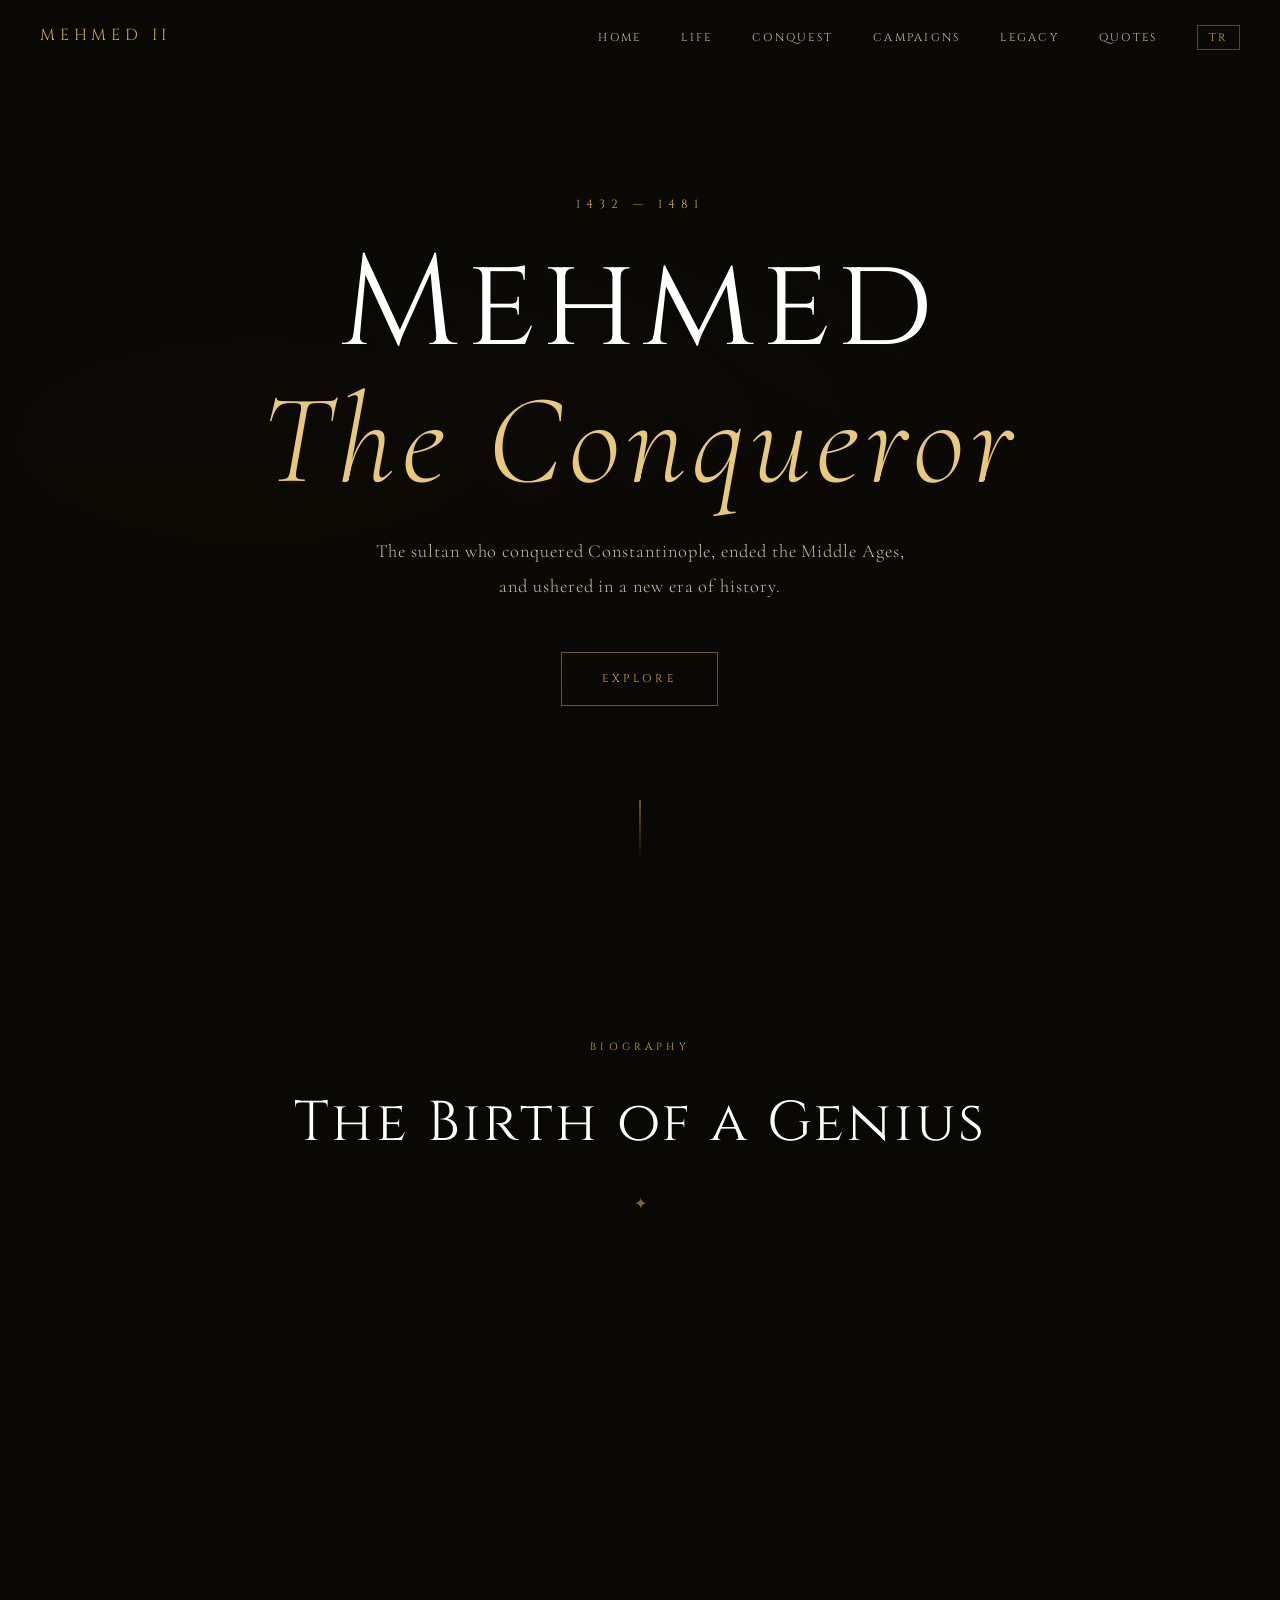
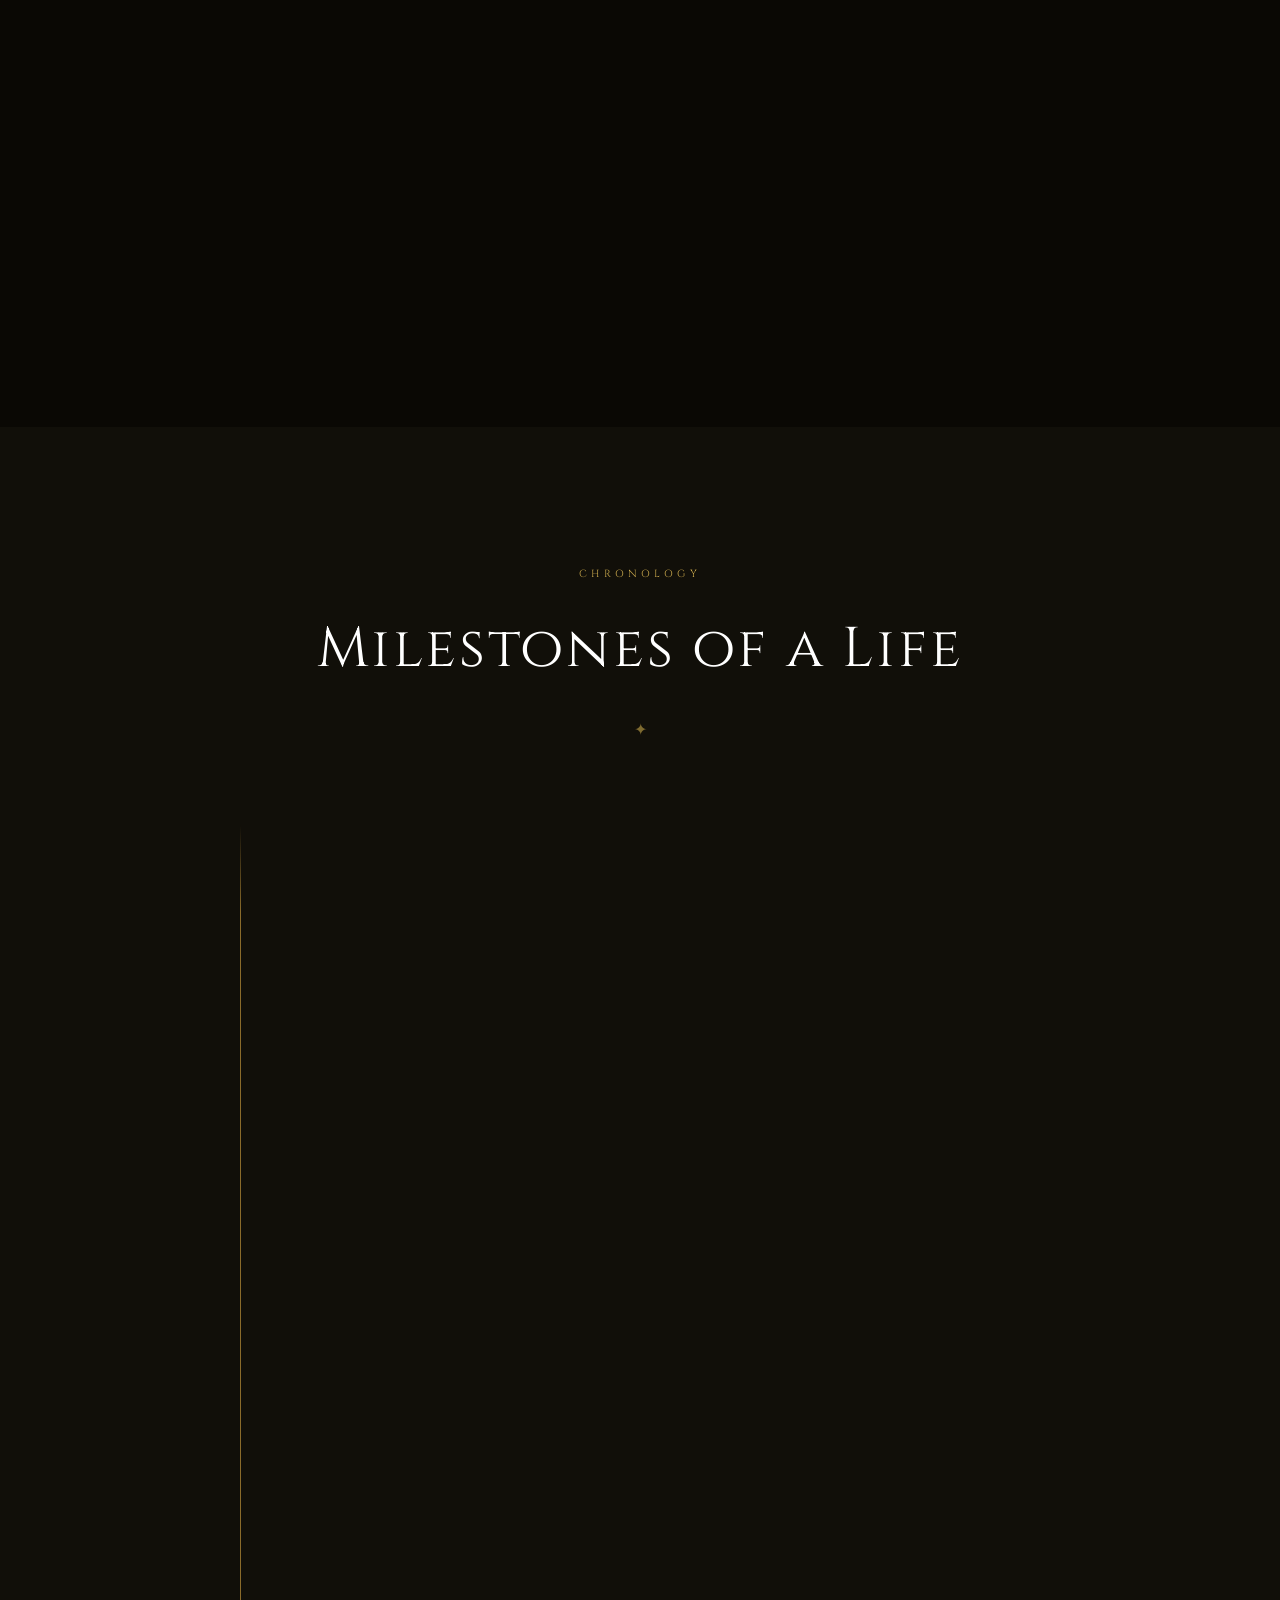
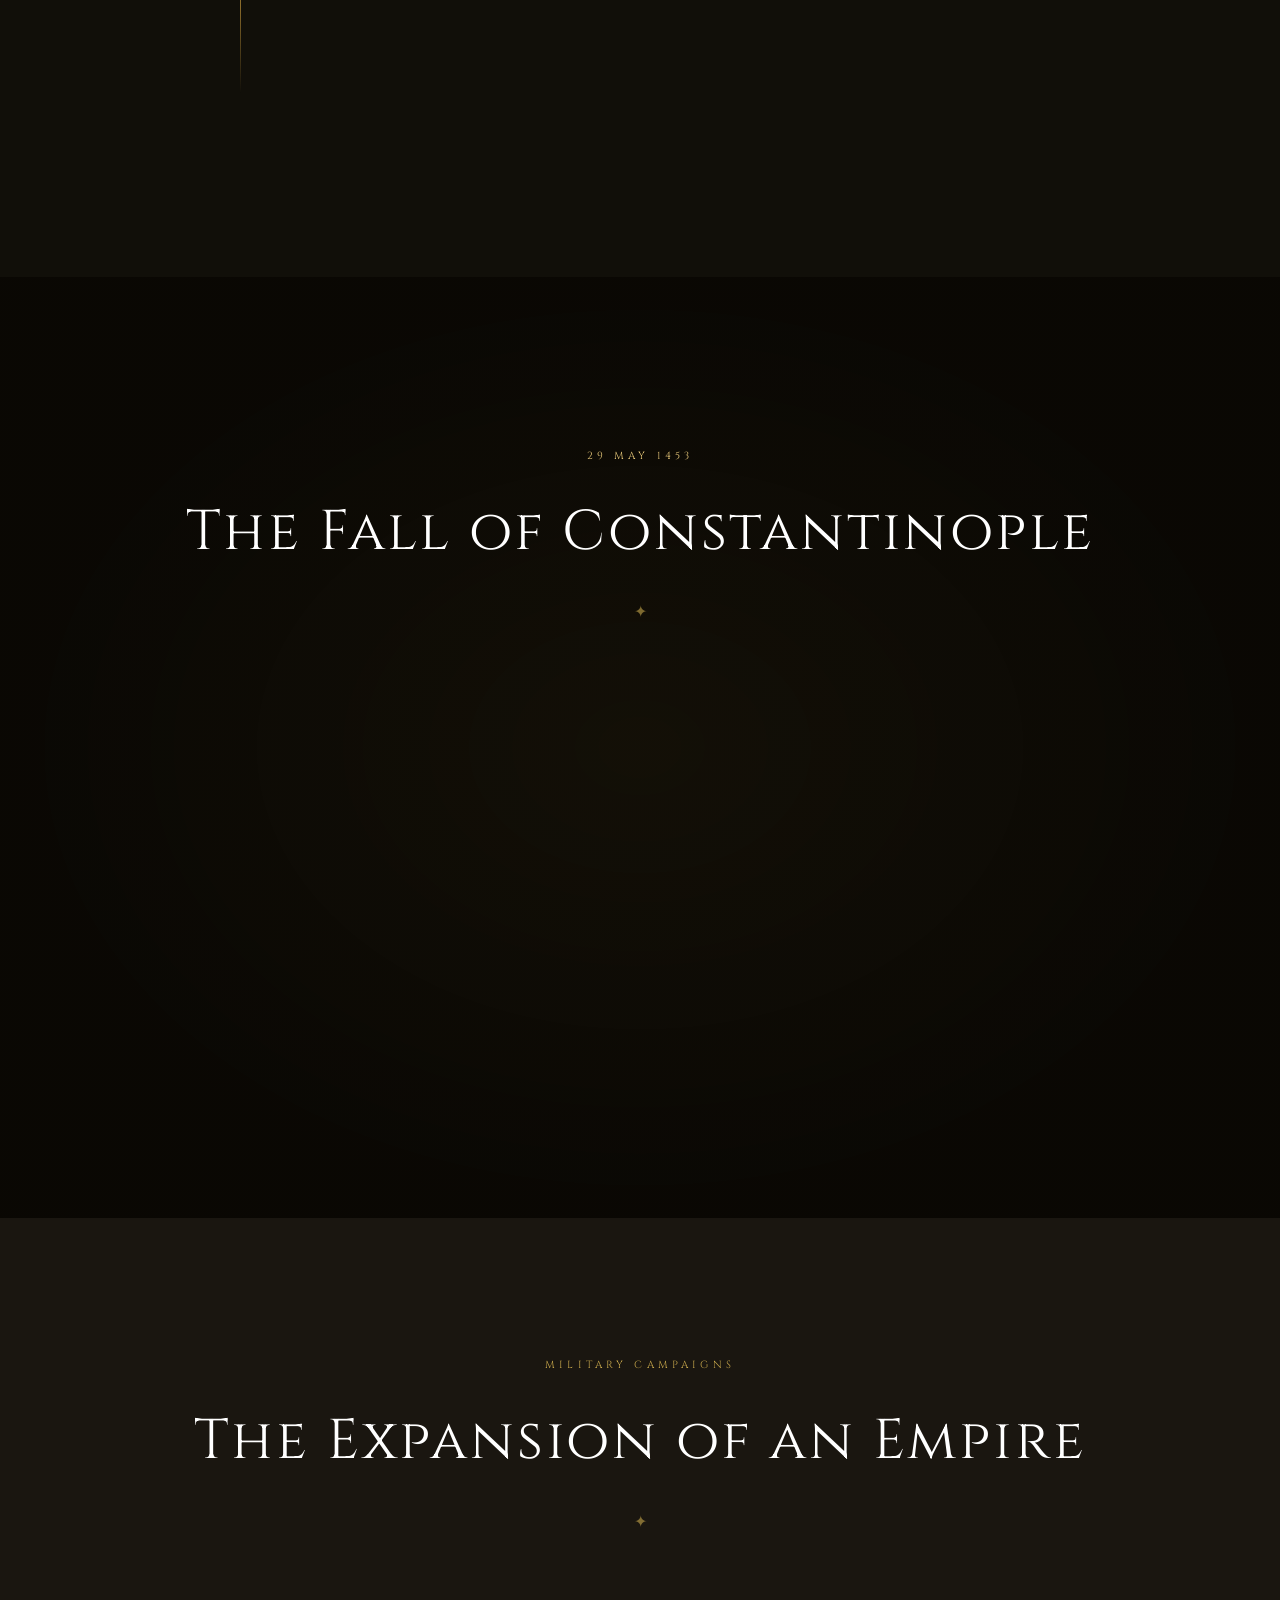
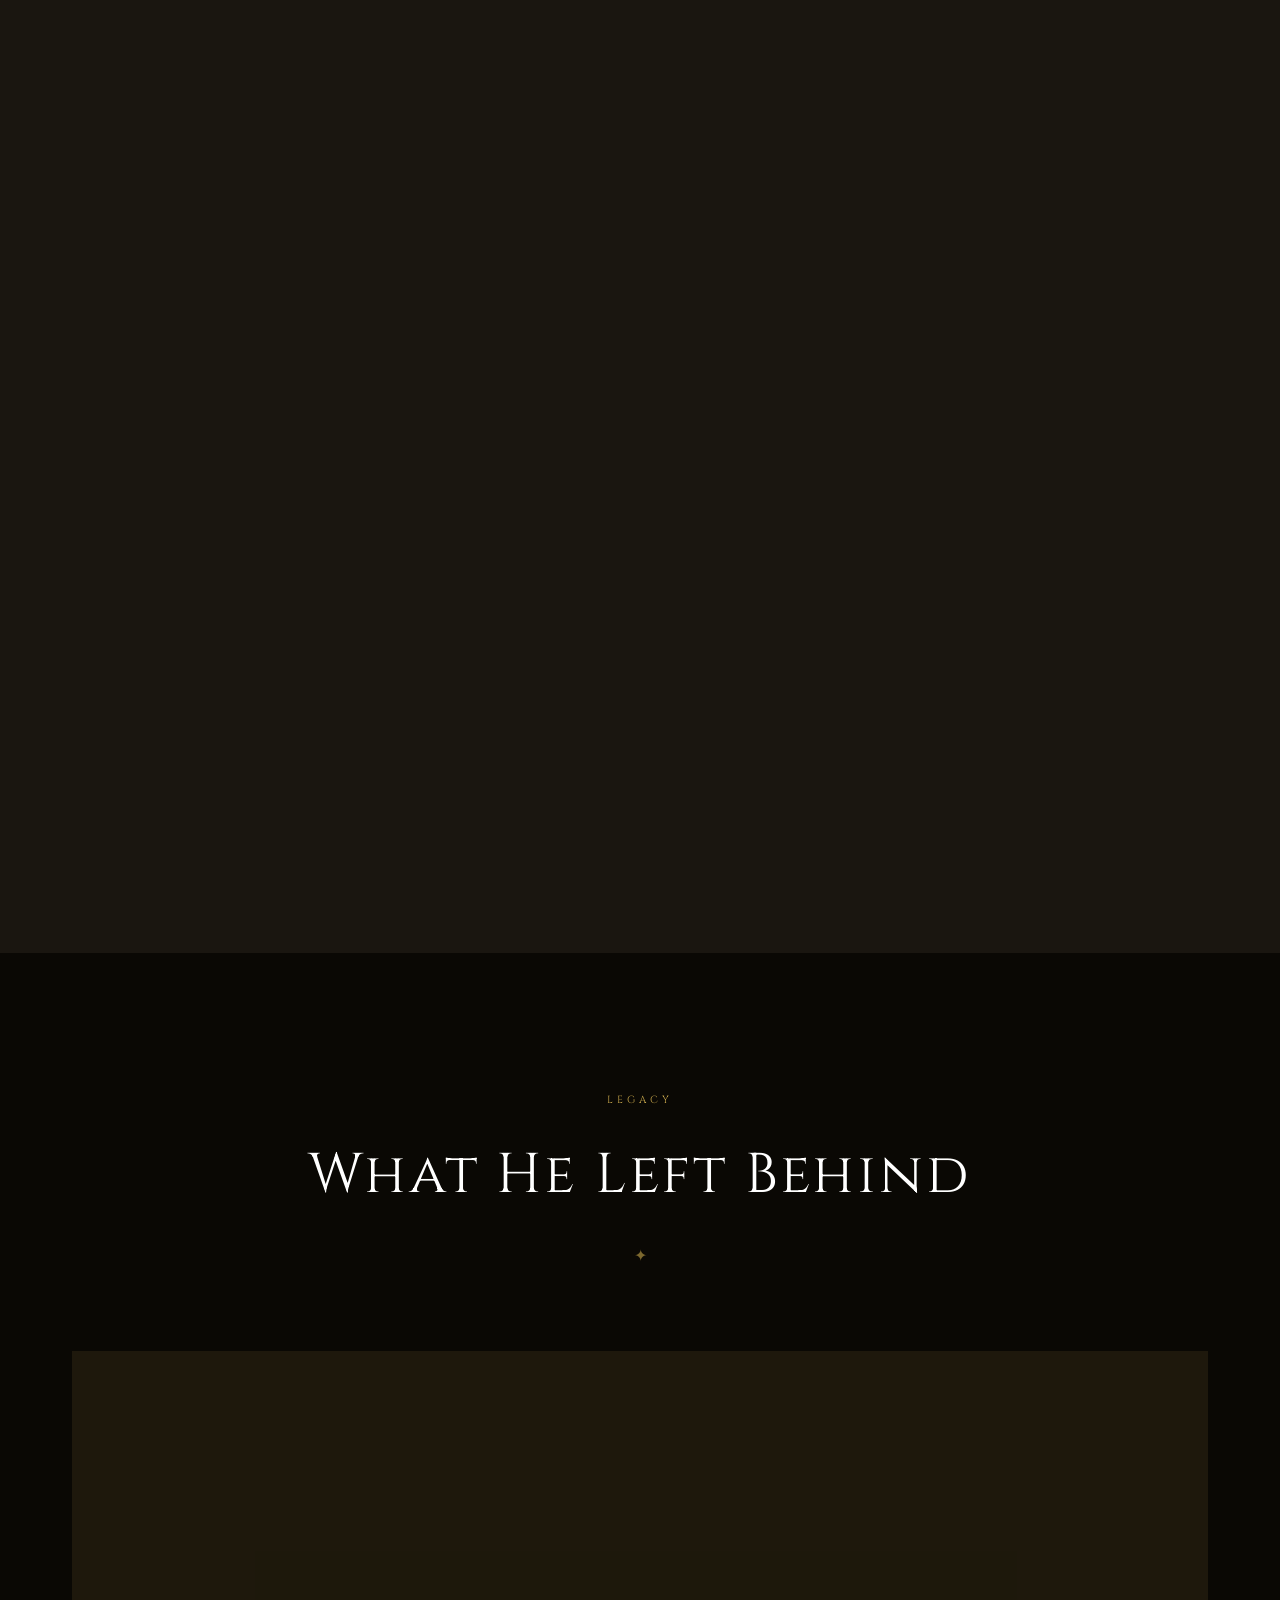
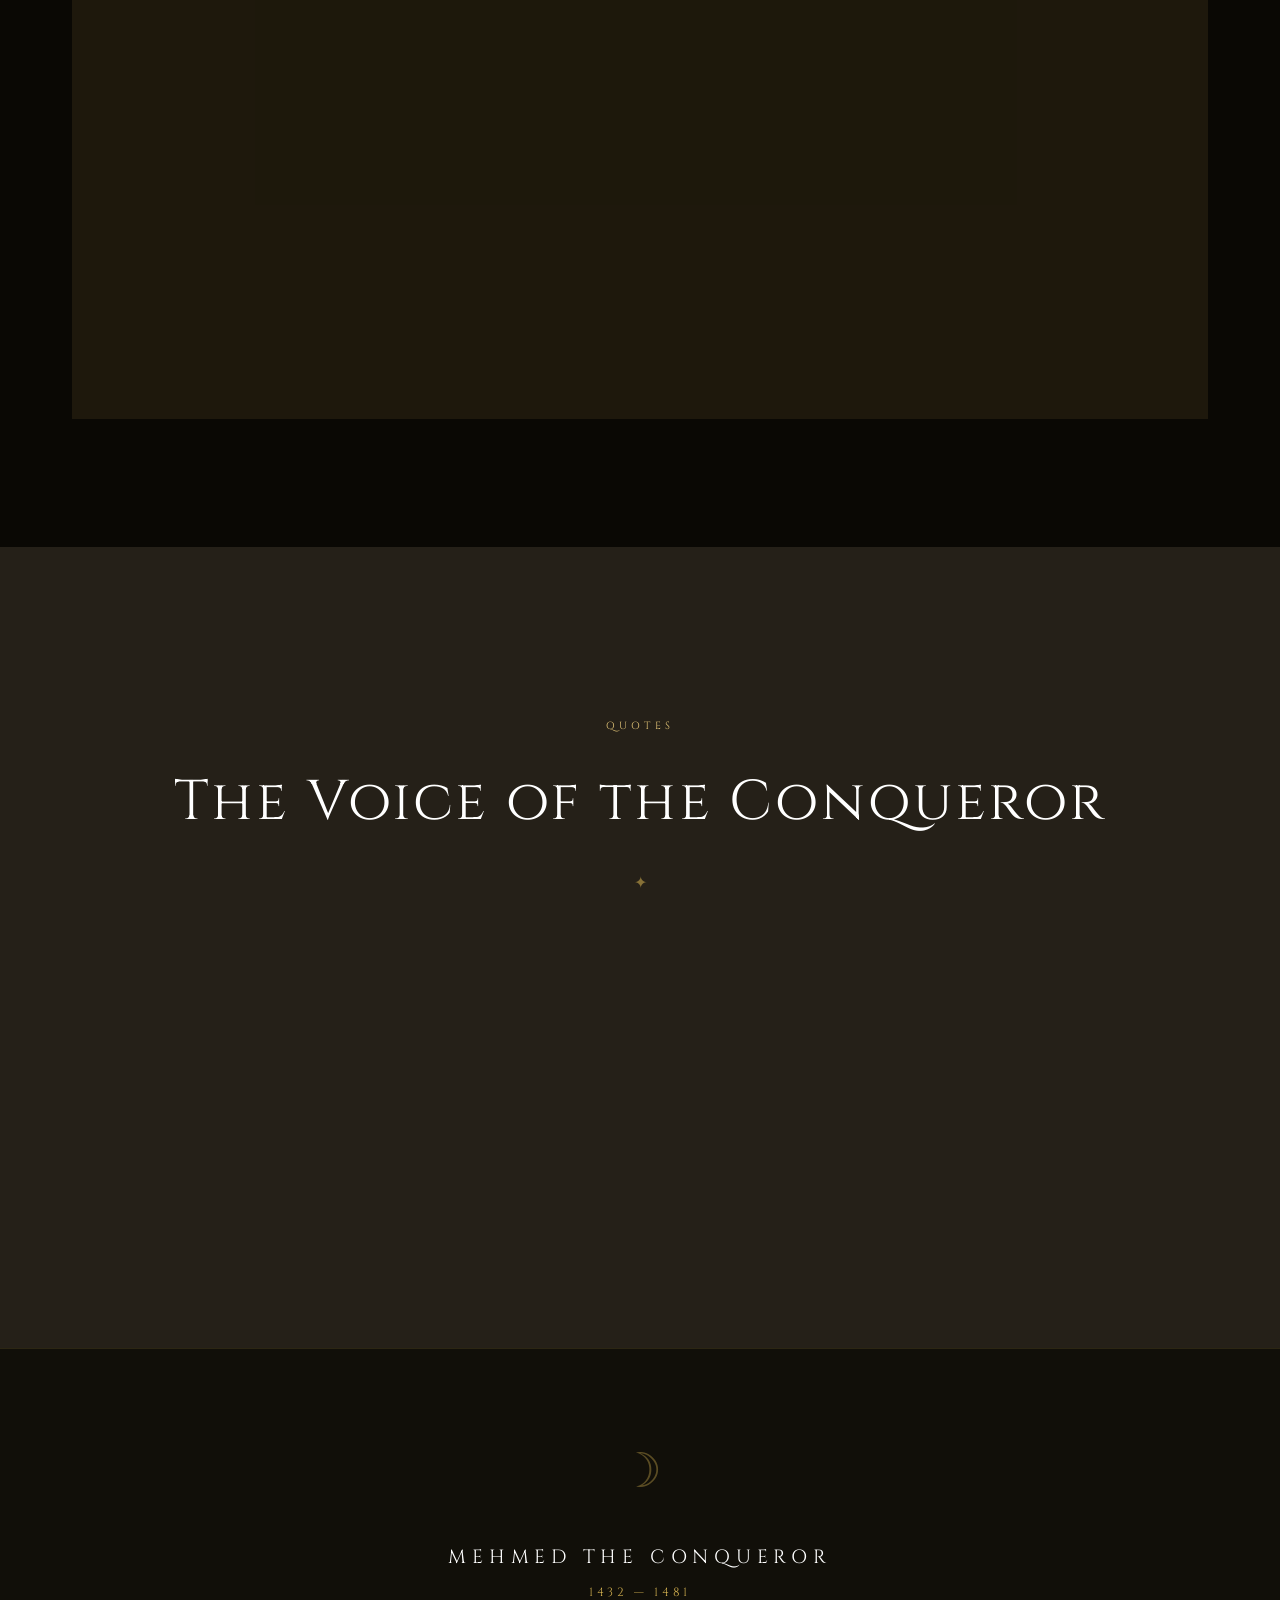
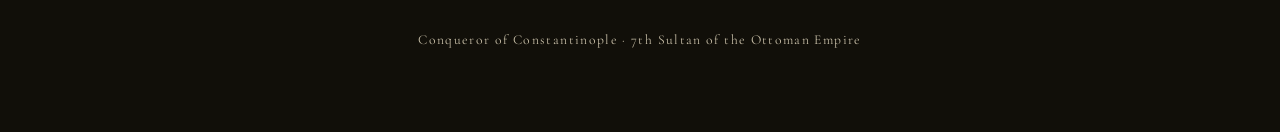
==== commit c095a5ab: "Add mobile hamburger menu with language switcher Co-Authored-By: Claude Sonnet 4.6 <noreply@anthropi" ====
--- a/en/index.html
+++ b/en/index.html
@@ -15,7 +15,10 @@
   <nav id="navbar">
     <div class="nav-inner">
       <span class="nav-logo">Mehmed II</span>
-      <ul class="nav-links">
+      <button class="hamburger" id="hamburger" aria-label="Menu">
+        <span></span><span></span><span></span>
+      </button>
+      <ul class="nav-links" id="nav-links">
         <li><a href="#hero">Home</a></li>
         <li><a href="#biography">Life</a></li>
         <li><a href="#conquest">Conquest</a></li>
--- a/style.css
+++ b/style.css
@@ -677,6 +677,28 @@
   letter-spacing: 0.1em;
 }
 
+/* ===== HAMBURGER ===== */
+.hamburger {
+  display: none;
+  flex-direction: column;
+  gap: 5px;
+  background: none;
+  border: none;
+  cursor: pointer;
+  padding: 4px;
+  z-index: 200;
+}
+.hamburger span {
+  display: block;
+  width: 24px;
+  height: 1px;
+  background: var(--gold);
+  transition: transform 0.3s, opacity 0.3s;
+}
+.hamburger.open span:nth-child(1) { transform: translateY(6px) rotate(45deg); }
+.hamburger.open span:nth-child(2) { opacity: 0; }
+.hamburger.open span:nth-child(3) { transform: translateY(-6px) rotate(-45deg); }
+
 /* ===== RESPONSIVE ===== */
 @media (max-width: 1024px) {
   .conquest-content { grid-template-columns: repeat(2, 1fr); }
@@ -686,8 +708,22 @@
 
 @media (max-width: 768px) {
   /* Nav */
-  .nav-links { display: none; }
+  .hamburger { display: flex; }
   #navbar { padding: 1rem; }
+  .nav-links {
+    display: none;
+    position: fixed;
+    top: 0; left: 0; right: 0; bottom: 0;
+    background: rgba(10, 8, 4, 0.98);
+    flex-direction: column;
+    align-items: center;
+    justify-content: center;
+    gap: 2.5rem;
+    z-index: 150;
+  }
+  .nav-links.open { display: flex; }
+  .nav-links a { font-size: 1rem; letter-spacing: 0.3em; }
+  .lang-switch { margin-top: 1rem; }
 
   /* Sections */
   section { padding: 5rem 0; }
